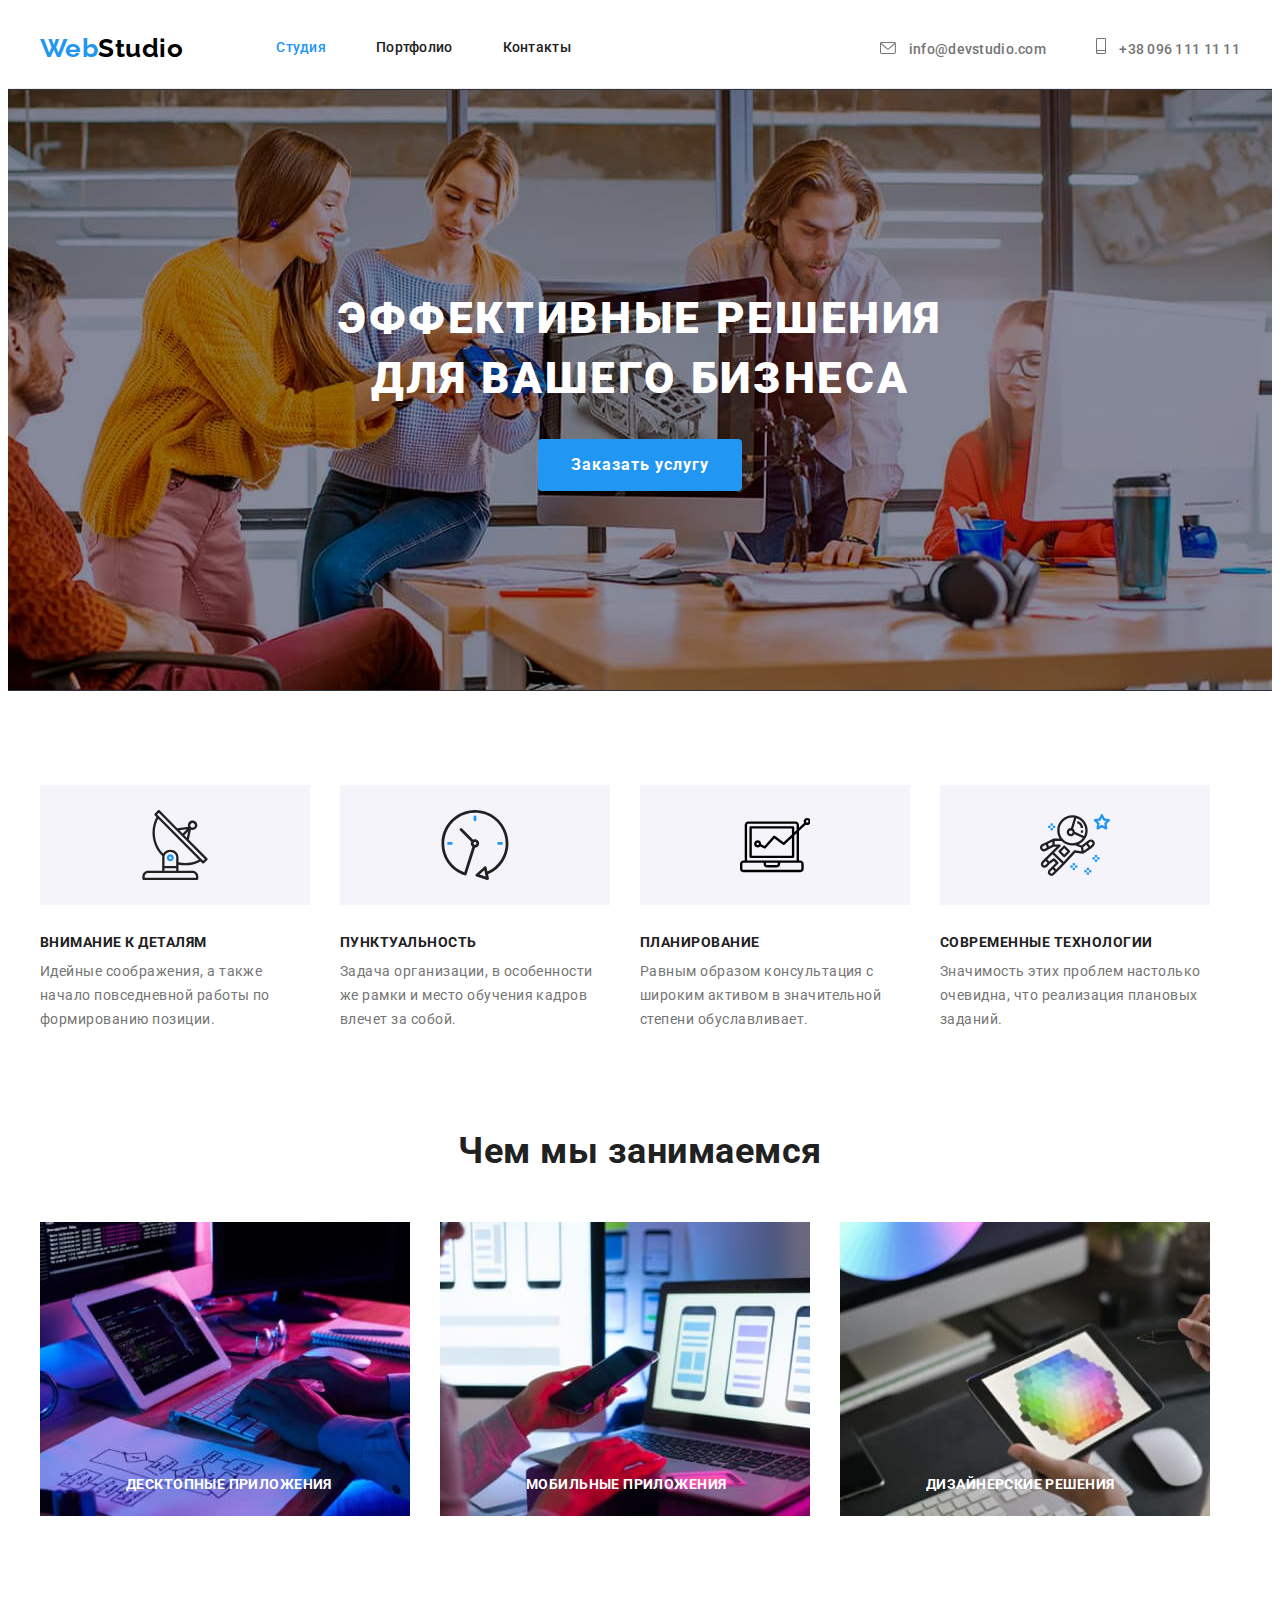
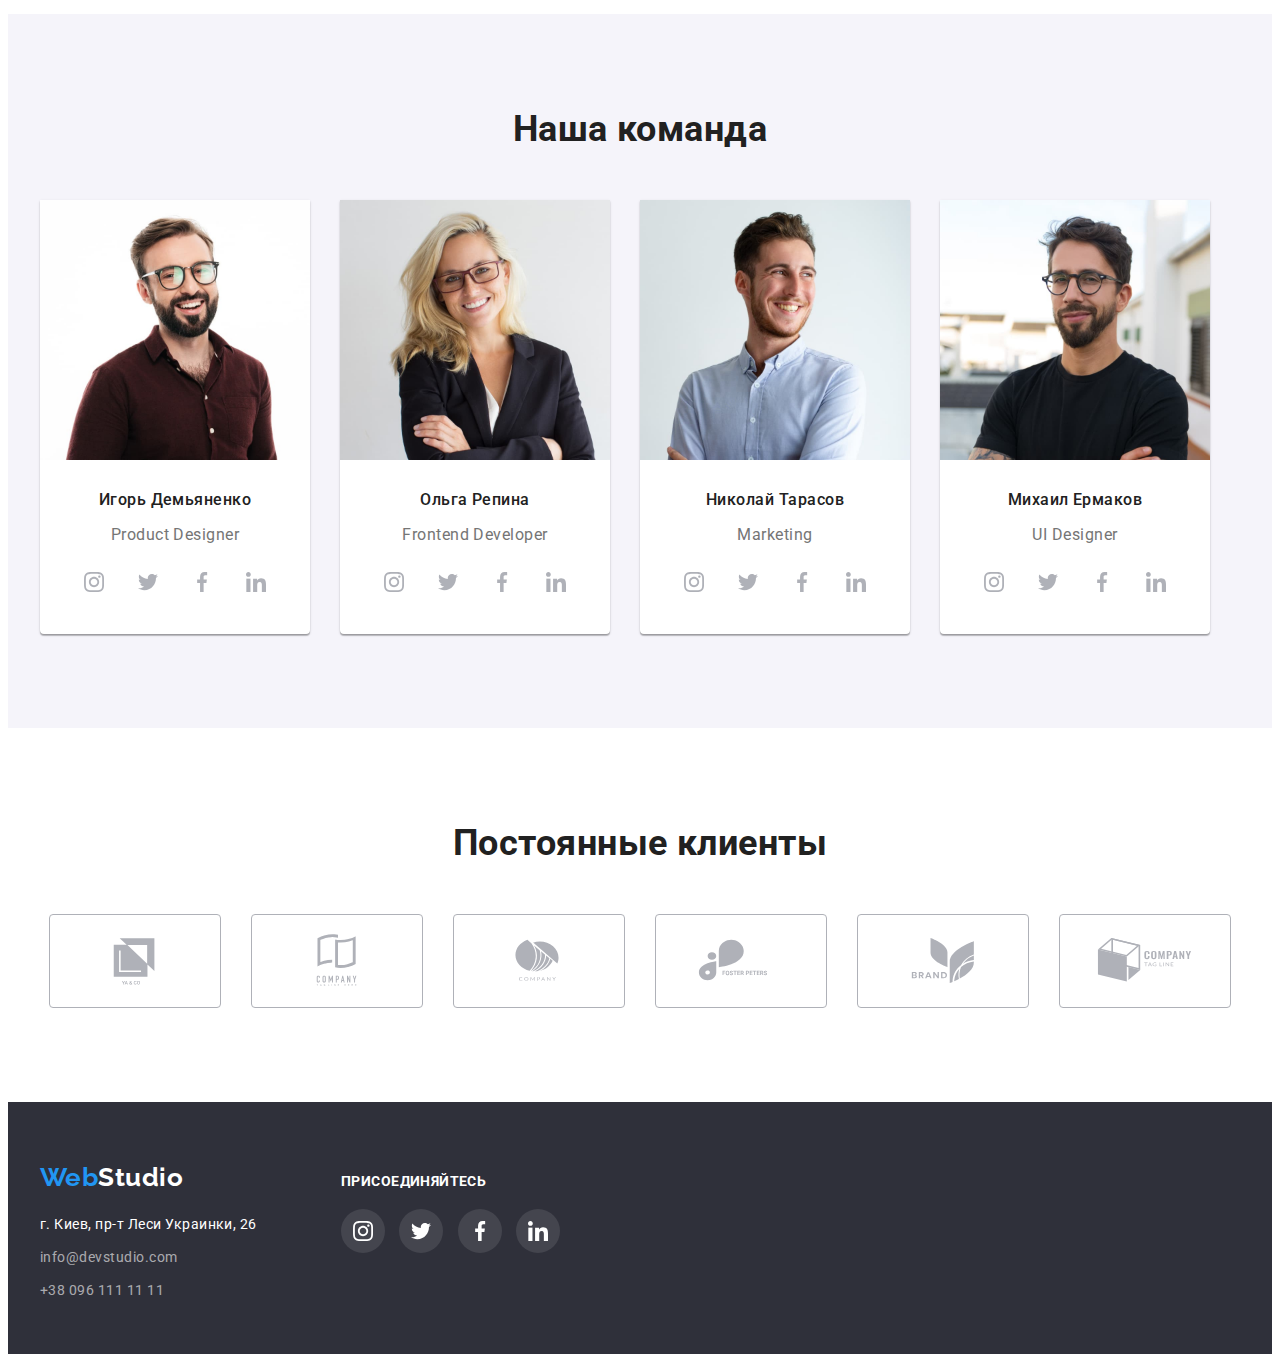
==== index.html @ d93347e3 "Додає текст на картинці" ====
<!DOCTYPE html>
<html lang="ru">
<head>
    <meta charset="UTF-8">
    <meta http-equiv="X-UA-Compatible" content="IE=edge">
    <meta name="viewport" content="width=device-width, initial-scale=1.0">
    <title>Document</title>

<link rel="stylesheet" href="https://cdnjs.cloudflare.com/ajax/libs/modern-normalize/1.1.0/modern-normalize.min.css"
                integrity="sha512-wpPYUAdjBVSE4KJnH1VR1HeZfpl1ub8YT/NKx4PuQ5NmX2tKuGu6U/JRp5y+Y8XG2tV+wKQpNHVUX03MfMFn9Q=="
                crossorigin="anonymous" referrerpolicy="no-referrer" />
 <link rel="stylesheet" href="./css/styles.css">
<link
href="https://fonts.googleapis.com/css2?family=Montserrat&family=Raleway:wght@700&family=Roboto:wght@400;500;700;900&display=swap"
rel="stylesheet">
</head>
<body class="page">



    
    <!-- Шапка сайта -->
    <header class="page-header">
        <div class="container main-nav">
            <nav class="logo-nav">
        <a href="index.html" class="logo-header"><span class="logo-web">Web</span>Studio
        </a>
        <ul class="site-nav list">
            <li class="item"><a href="index.html" class="link current">Студия</a></li>
            <li class="item"><a href="portfolio.html" class="link">Портфолио</a></li>
            <li class="item"><a href="" class="link">Контакты</a></li>
        </ul>
        </nav>

        <ul class="address-nav list">
            <li class="item">
                <a href="mailto:info@devstudio.com" class="link">
                <svg class="mail-icon" width="16" height="12">
                <use href="./images/icons.svg#icon-envelope"></use>
            </svg>
           
                info@devstudio.com</a>
            </li>
            <li class="item">
                <a href="tel:+380961111111" class=link>
                <svg class="telephone-icon" width="10" height="16">
                    <use href="./images/icons.svg#icon-smartphone"></use>
                </svg>
                +38 096 111 11 11</a></li>
        </ul>
        </div>
    </header>
<!-- Main Content -->
<main>
    <!-- Герой -->
    <section class="hero">
        
<h1 class="hero-title">Эффективные решения <br> для вашего бизнеса</h1>
<button type="button" class="button">Заказать услугу</button>

    </section>
    <!-- Премущества -->
    <section class="section features">
        <div class="container">
        <h2 class="section-title visually-hidden">Наши преимущества</h2>
        <ul class="features list">
            <li class="item">
                <div class="box-features">
                <svg class="icon-features">
                    <use href="./images/icons.svg#icon-antenna"></use>
                </svg>
            </div>
            <h3 class="title">Внимание к деталям</h3>
            <p class="text">Идейные соображения, а также начало повседневной работы по формированию позиции.</p>
            </li>
            <li class="item">
                <div class="box-features">
                <svg class="icon-features">
                    <use href="./images/icons.svg#icon-clock--"></use>
                </svg>
                </div>
                <h3 class="title">Пунктуальность</h3>
                <p class="text">Задача организации, в особенности же рамки и место обучения кадров влечет за собой.</p>
           
            </li>
            <li class="item">
                <div class="box-features">
                <svg class="icon-features">
                    <use href="./images/icons.svg#icon-Vector"></use>
                </svg>
                </div>
                <h3 class="title">Планирование</h3>
                <p class="text">Равным образом консультация с широким активом в значительной степени обуславливает.</p>
            
            </li>
            <li class="item">
                <div class="box-features">
                <svg class="icon-features">
                    <use href="./images/icons.svg#icon-astronaut"></use>
                </svg>
                </div>
                <h3 class="title">Современные технологии</h3>
                <p class="text">Значимость этих проблем настолько очевидна, что реализация плановых заданий.</p>
            </li>
        </ul>
        </div>
    </section>
    <!-- Чем занимаемся-->
    <section class="section works">
        <div class="container">
        <h2 class="section-title">Чем мы занимаемся</h2>
        <ul class="list work-img">
            <li class="item-work">
                <img src="./images/box1.jpg" alt="Планшет и клавиатура на столе" width="370">
            <span class="name-work">Десктопные приложения</span>
            </li>
            <li class="item-work">
                <img src="./images/box2.jpg" alt="Ноутбук на столе" width="370">
                <span class="name-work">Мобильные приложения</span>
            </li>
            <li class="item-work">
                <img src="./images/box3.jpg" alt="Планшет в руках" width="370">
                <span class="name-work">Дизайнерские решения</span>
            </li>
        </ul>
        </div>
    </section>
    <!-- Наша команда -->
    <section class="section command">
        <div class="container">
        <h2 class="section-title">Наша команда</h2>
        <ul class="command list">
            <li class="item">
                <img src="./images/igor.jpg" alt="Парень в очках" width="270" class="photo">
                <div class="command-card">
                    <h3 class="name">Игорь Демьяненко</h3>
                <p class="text">Product Designer</p>
                <ul class="command-icons">
                    <li class="icon list">
                            <a href="#" class="link-social" alt="Посилання на Instagram">
                        <svg class="social-icon">
                            <use href="./images/icons.svg#icon-Instasign"></use>
                        </svg>
                        </a>
                    </li>
                    <li class="icon list">
                    <a href="#" class="link-social" alt="Посилання на Twitter">
                            <svg class="social-icon">
                                <use href="./images/icons.svg#icon-Twitter"></use>
                            </svg>
                        </a>
                    </li>
                        <li class="icon list">
                            <a href="#" class="link-social" alt="Посилання на Facebook">
                                <svg class="social-icon">
                                    <use href="./images/icons.svg#icon-facebooksign"></use>
                                </svg>
                            </a>
                        </li>
                        <li class="icon list">
                            <a href="#" class="link-social" alt="Посилання на Linkedin">
                                <svg class="social-icon">
                                    <use href="./images/icons.svg#icon-INsign"></use>
                                </svg>
                            </a>
                        </li>
                    </ul>
            </li>
    
<li class="item">
                <img src="./images/olga.jpg" alt="Девушка в очках" width="270" class="photo">
                <div class="command-card">
                <h3 class="name">Ольга Репина</h3>
                <p class="text">Frontend Developer</p>
                <ul class="command-icons">
                    <li class="icon list">
                        <a href="#" class="link-social" alt="Посилання на Instagram">
                            <svg class="social-icon">
                                <use href="./images/icons.svg#icon-Instasign"></use>
                            </svg>
                        </a>
                    </li>
                    <li class="icon list">
                        <a href="#" class="link-social" alt="Посилання на Twitter">
                            <svg class="social-icon">
                                <use href="./images/icons.svg#icon-Twitter"></use>
                            </svg>
                        </a>
                    </li>
                    <li class="icon list">
                        <a href="#" class="link-social" alt="Посилання на Facebook">
                            <svg class="social-icon">
                                <use href="./images/icons.svg#icon-facebooksign"></use>
                            </svg>
                        </a>
                    </li>
                    <li class="icon list">
                        <a href="#" class="link-social" alt="Посилання на Linkedin">
                            <svg class="social-icon">
                                <use href="./images/icons.svg#icon-INsign"></use>
                            </svg>
                        </a>
                    </li>
                </ul>
                </li>
<li class="item">
                <img src="./images/nikolay.jpg" alt="Парень в белой рубашке" width="270" class="photo">
                <div class="command-card">
               <h3 class="name">Николай Тарасов</h3>
            <p class="text">Marketing</p>
        <ul class="command-icons">
            <li class="icon list">
                <a href="#" class="link-social" alt="Посилання на Instagram">
                    <svg class="social-icon">
                        <use href="./images/icons.svg#icon-Instasign"></use>
                    </svg>
                </a>
            </li>
            <li class="icon list">
                <a href="#" class="link-social" alt="Посилання на Twitter">
                    <svg class="social-icon">
                        <use href="./images/icons.svg#icon-Twitter"></use>
                    </svg>
                </a>
            </li>
            <li class="icon list">
                <a href="#" class="link-social" alt="Посилання на Facebook">
                    <svg class="social-icon">
                        <use href="./images/icons.svg#icon-facebooksign"></use>
                    </svg>
                </a>
            </li>
            <li class="icon list">
                <a href="#" class="link-social" alt="Посилання на Linkedin">
                    <svg class="social-icon">
                        <use href="./images/icons.svg#icon-INsign"></use>
                    </svg>
                </a>
            </li>
        </ul>
       </div>
        </li>
    <li class="item">
                <img src="./images/mihail.jpg" alt="Парень с бородой" width="270" class="photo">
                <div class="command-card">
                <h3 class="name">Михаил Ермаков</h3>
                <p class="text">UI Designer</p>
        <ul class="command-icons">
            <li class="icon list">
                <a href="#" class="link-social" alt="Посилання на Instagram">
                    <svg class="social-icon">
                        <use href="./images/icons.svg#icon-Instasign"></use>
                    </svg>
                </a>
            </li>
            <li class="icon list">
                <a href="#" class="link-social" alt="Посилання на Twitter">
                    <svg class="social-icon">
                        <use href="./images/icons.svg#icon-Twitter"></use>
                    </svg>
                </a>
            </li>
            <li class="icon list">
                <a href="#" class="link-social" alt="Посилання на Facebook">
                    <svg class="social-icon">
                        <use href="./images/icons.svg#icon-facebooksign"></use>
                    </svg>
                </a>
            </li>
            <li class="icon list">
                <a href="#" class="link-social" alt="Посилання на Linkedin">
                    <svg class="social-icon">
                        <use href="./images/icons.svg#icon-INsign"></use>
                    </svg>
                </a>
            </li>
        </ul>
        </li>
    </ul>
    </div>
    </section>
    <!-- Постоянные клиенты -->
    <section class="section clients">
        <div class="container">
            <h2 class="section-title">Постоянные клиенты</h2>
            <ul class="clients-icons list">
<li class="icon">
    <a href="#" class="client-link">
        <svg class="client-icon">
        <use href="./images/icons.svg#icon-Client-1"></use>
        </svg>
    </a>
    </li>
<li class="icon">
    <a href="#" class="client-link">
     <svg class="client-icon">
     <use href="./images/icons.svg#icon-Client-2"></use>
    </svg>
    </a>
    </li>
    <li class="icon">
        <a href="#" class="client-link">
<svg class="client-icon">
<use href="./images/icons.svg#icon-Client-3"></use>
</svg>
        </a>
</li>
    <li class="icon">
<a href="#" class="client-link">
<svg class="client-icon">
<use href="./images/icons.svg#icon-Client-4"></use>
</svg>
</a>
</li>
    <li class="icon">
<a href="#" class="client-link">
<svg class="client-icon">
<use href="./images/icons.svg#icon-Client-5"></use>
</svg>
</a>
</li>
    <li class="icon">
<a href="#" class="client-link">
<svg class="client-icon">
<use href="./images/icons.svg#icon-Client-6"></use>
</svg>
</a>
</li>
</ul>
</div>
    </section>
    </main>
 <!-- footer -->
<footer class="footer">
    <div class="container">
        <ul class="footer-content">
<li class="footer-box address-logo">
    <div class="footer-auth">
    <div class="logo-footer">
    <a href="index.html"><span class="logo-web">Web</span><span class="logo-white">Studio</span>
    </a>
    </div>
    <div class="address-box">
    <address class="address-footer">
    <a href="https://goo.gl/maps/piqngm7oDQpEDh6u6" target="_blank" class="address">г. Киев, пр-т Леси Украинки,
                26</a>
    </address>

    <address class="address-nav-footer">
    <ul class="list">
    <li class="mail">
    <a href="mailto:info@devstudio.com" class="link">info@devstudio.com</a>
    </li>
                <li><a href="tel:+380961111111" class="link">+38 096 111 11 11</a>
                </li>
            </ul>
        </address>
        </div>
    </div>
</li>
<li class="footer-box">
    <div class="footer-auth icons-block">
        <p class="footer-auth-text">Присоединяйтесь</p>
        <ul class="footer-icons">
            <li class="icon list">
                <a href="#" class="footer-link">
                    <svg class="footer-icon" aria-label="Посилання на Instagram">
                        <use href="./images/icons.svg#icon-Instasign"></use>
                    </svg>
                </a>
            </li>
            <li class="icon list">
                <a href="#" class="footer-link">
               
                    <svg class="footer-icon" aria-label="Посилання на Twitter">
                        <use href="./images/icons.svg#icon-Twitter"></use>
                    </svg>
                </a>
            </li>
            <li class="icon list">
                <a href="#" class="footer-link" aria-label="Посилання на Facebook">
                    <svg class="footer-icon">
                        <use href="./images/icons.svg#icon-facebooksign"></use>
                    </svg>
            </a>
            </li>
            <li class="icon list">
                <a href="#" class="footer-link">
                    <svg class="footer-icon" aria-label="Посилання на Linkedin">
                        <use href="./images/icons.svg#icon-INsign"></use>
                    </svg>
                </a>
            </li>
        </ul>
        </div>
        </ul>
</div>
</footer>
</body>
</html>
---- css/styles.css ----
:root{
--primary-text-colour: #212121;
--title-text-color: #212121;
--text-color:#757575;
--accent-color:#2196F3;
--secondary-text-color:#ffffff;
--primary-background-color:#ffffff;
--background-color-dark:#2F303A;
--background-color-button: #F5F4FA;
--border-color-header: #ECECEC;
--background-color-border-image-portfolio: #EEEEEE;
--color-icons-not-hovwer: #AFB1B8;}

header {border-bottom: 1px solid var(--border-color-header);}
body {
background-color:var(--primary-background-color);
color: var(--primary-text-colour);
font-family: Roboto, sans-serif;
letter-spacing:0.03em;}
a{
text-decoration: none;
}

.visually-hidden{
position: absolute;
 width: 1px;
height: 1px;
margin: -1px;
border: 0;
padding: 0;
white-space: nowrap;
clip-path: inset(100%);
clip: rect(0 0 0 0);
overflow: hidden;}

/* Section */
.section {
    color: var(--primary-text-colour);
    padding-top: 94px;
    padding-bottom: 94px;
}

.section-title {
    font-weight: 700;
    font-size: 36px;
    line-height: 1.17;
    text-align: center;
    margin-top: 0;
    margin-bottom: 50px;
}

    /* Logo */
.logo-header, .logo-footer{
color: #000000;
font-family: Raleway,sans-serif;
font-weight:700;
font-size:26px;
line-height:1.19;
text-decoration: none;}
.logo-web{
    color: var(--accent-color);}
/* List */
.list {
list-style: none;
margin-top: 0px;
margin-bottom: 0px;
padding-left: 0;}

/* Site-naw */
.main-nav{
    display: flex;
    align-items: center;
}
.logo-nav{
    display: flex;
    align-items: center;
}
.site-nav{
display: flex;
margin-left: 93px;
}
.site-nav>.item {
    margin-right: 50px;}

.site-nav>.item:not(:last-child){
margin-right: 50 px;
}


.site-nav .link {
display: block;
padding-top: 32px;
padding-bottom: 32px;

color:var(--primary-text-colour);
letter-spacing:0.02em;
font-weight: 500;
font-size: 14px;
line-height: 1.14;
text-decoration: none;}
.site-nav .link:hover,
.site-nav .link:focus {
    color: var(--accent-color);}
.site-nav .link.current {
color:var(--accent-color);}

.address-nav {
display: flex;
margin-left: auto;
align-items: baseline;}

.address-nav .link {
color: var(--text-color);
letter-spacing:0.02em;
text-decoration: none;
font-weight: 500;
font-size: 14px;
line-height: 1.14;

padding-top: 32px;
padding-bottom: 32px;}
.address-nav .link:hover,
.address-nav .link:focus {
color: var(--accent-color);}

.address-nav .link:hover .mail-icon,
.address-nav .link:focus .mail-icon{
  fill: var(--accent-color);
}
.address-nav .link:hover .telephone-icon,
.address-nav .link:focus .telephone-icon {
    fill: var(--accent-color);
}
.address-nav .item+ .item{
    margin-left: 50px;
}

    /* Hero */
.hero {
text-align:center;
padding-top: 200px;
padding-bottom: 200px;
background-image: url("../images/hero\ image.jpg");
linear-gradient:(to right, rgba(47, 48, 58, 0.4), rgba(47, 48, 58, 0.4));
background-color: var(--background-color-dark);
background-repeat: no-repeat;
background-position: center;
background-size: cover;
background-attachment:scroll;
background-size: 1600px auto;
}

.hero-title {
color: var(--secondary-text-color);

letter-spacing:0.06em;
font-weight: 900;
font-size: 44px;
line-height: 1.36;
text-transform: uppercase;
margin-top: 0px;
margin-bottom: 30px;
}

.button{
color: var(--secondary-text-color);
background-color: var(--accent-color);
font-weight: 700;
letter-spacing:0.06em;
font-family:inherit;
font-size: 16px;
line-height: 1.87;
text-align: center;
border-radius: 4px;
padding: 10px 32px;
display: inline-block;
border: 1px solid transparent;
margin-bottom: 0px;
margin-top: 0px;
min-width: 200px;
}

/* Features */
.features .title{
color:var(--title-text-color);
font-weight: 700;
font-size: 14px;
line-height: 1.14;
text-transform: uppercase;
margin-top: 0;
margin-bottom: 10px;}
.features .text{
color: var(--text-color);
font-size: 14px;
line-height: 1.71;
margin-top: 0;
margin-bottom: 0;
}
.features.list{
    display:flex;
    list-style: none;
}

.features .item:not(:last-child){
margin-right: 30px;}
.features .item{
    width: 270px;
    height: 251px;
}

/* Work-list */
.section.works{
    padding: 0px 0px 94px;
}

.work-img{
display: flex;
}
.item-work{position: relative;}
.work-img .item-work +.item-work{
    margin-left: 30px;
}
.name-work{
    font-weight: 700;
    font-size: 14px;
    line-height: 1.14;
    text-align: center;
    letter-spacing: 0.03em;
    text-transform: uppercase;

    position: absolute;
    left: 86px;
    bottom: 27px;
    color: var(--secondary-text-color);}
    
/* Command */
.command{
    display: flex;
}
.photo{
display: block;

}
.command-card {

padding-top:30px;
padding-bottom: 30px;
}
.command .item:not(:last-child){
margin-right: 30px;
}
.command .item{background-color: #FFFFFF;
    box-shadow: 0px 1px 3px rgba(0, 0, 0, 0.12), 0px 1px 1px rgba(0, 0, 0, 0.14), 0px 2px 1px rgba(0, 0, 0, 0.2);
    border-radius: 0px 0px 4px 4px;
    border: none;
    outline: none;
   }

.name{
font-weight: 500;
font-size: 16px;
line-height: 1.19;
text-align: center;
margin-top: 0;
margin-bottom: 10;}
.command .text{
    color:var(--text-color);
    font-size: 16px;
    line-height: 1.19;
    text-align: center;
margin-bottom: 16px;
margin-top: 0;
}
.text{margin-top: 0;}
.section.command{
    background-color:var(--background-color-button);}
.name-command {
    padding-top: 30px;
    padding-bottom: 30px;
background-color: var(--primary-background-color);}

.social-icon {
    width: 20px;
    height: 20px;
    fill: var(--color-icons-not-hovwer);}
.link-social:hover .social-icon,
.link-social:focus .social-icon{
fill:var(--secondary-text-color);
}
.link-social:focus,
.link-social:hover {
background-color: var(--accent-color);
cursor: pointer;
}
.link-social{
    width: 44px;
    height: 44px;
    border-radius: 50%;
    background-color: var(--secondary-text-color);
    display:flex;
justify-content: center;
    align-items: center;}

.command-icons {
    text-align: center;
    padding: 0;
  
    display: flex;
    padding-right: 32px;
    padding-left: 32px;
}
.command-icons .icon:not(:last-child){
    margin-right: 10px;
    
}
/* Clients */
.client-icon {
    width: 106px;
    height: 60px;
    fill: var(--color-icons-not-hovwer);

}

.client-link:hover .client-icon,
.client-link:focus .client-icon {
    fill: var(--accent-color);
}
.client-link:hover,
.client-link:focus{
        border: 1px solid var(--accent-color);
            border-radius: 4px;}

.client-link {
    border: 1px solid var(--color-icons-not-hovwer);
    width: 170px;
    height: 92px;
    border-radius: 4px;
    display: flex;
    text-align: center;
    justify-content: center;
    align-items: center;


}


.clients-icons .icon:not(:last-child) {
    margin-right: 30px;
}

.clients-icons .icon {


}

.clients-icons {
    text-align: center;
        padding: 0;
        display: flex;
        justify-content: center;
}
/* Footer */
.logo-footer{
margin-bottom: 20px;
text-decoration: none;
}
.address-footer{
    margin-bottom: 9px;
}
.mail{
    margin-bottom: 9px;
}
.logo-white{
    color: var(--secondary-text-color);
}
.address {
    color: var(--secondary-text-color);
    background-color: var(--background-color-dark);
    font-size: 14px;
    line-height: 1.71;
    text-decoration: none;}
address {
        font-style: normal;}
.address:hover,
.address:focus{
color: var(--accent-color);}
.address-nav-footer .link{
text-decoration: none;
font-size: 14px;
line-height: 1.71;
color: rgba(255, 255, 255, 0.6);
background-color: var(--background-color-dark);}
.container {
margin-left: auto;
margin-right: auto;
width: 1200px;
padding-left: 15px;
padding-right: 15px;}

.footer {
padding-top: 60px;
padding-bottom: 60px;
background-color: var(--background-color-dark);}


.footer-auth-text {
    letter-spacing: 0.03em;
    font-weight: 700;
    font-size: 14px;
    line-height: 1, 14;

    display: inline-block;
    text-transform: uppercase;
    color: var(--secondary-text-color);
    margin-bottom: 20px;}

.footer-content {
    display: flex;
    align-items: center;
    padding: 0;
    align-items: baseline;
    margin: 0;
}

.footer-content .footer-box {
    display: inline-block;
}

.footer-link {
    width: 44px;
    height: 44px;
    border-radius: 50%;
    background-color: rgba(255, 255, 255, 0.1);
    margin-right: 10px;
    display: flex;
    align-items: center;
    justify-content: center;
}


.footer-link .footer-icon {
    width: 20px;
    height: 20px;
    fill: var(--primary-background-color);
    text-align: center;
}

.footer-icons .icon {
    display: inline-block;
}

.footer-box.address-logo {
    margin-right: 70px;
}

.footer-icons {
    padding: 0;}

.footer-auth.icons-block {}

.address-box {
    width: 231px;
    height: 81px;
}
.footer-link:hover .footer-icon,
.footer-link:focus .footer-icon {
    color: var(--secondary-text-color);
}
.footer-link:hover,
.footer-link:focus{
    background-color: var(--accent-color);
}

        /* Portfolio */
        /* Navigation */
    
        .portfolio-nav {
            color: var(--primary-text-colour);
            text-align: center;
            display: flex;
            justify-content: center;
            padding-bottom: 16px;
            margin-bottom: 34px;
        }
    
        .portfolio-nav .item:not(:last-child) {
    
            margin-right: 8px;
        }
    
        .portfolio-nav .button-portfolio {
            background-color: var(--background-color-button);
            font-family: inherit;
            font-weight: 500;
            font-size: 16px;
            line-height: 1.62;
            text-align: center;
            cursor: pointer;
            padding: 6px 22px;
            border: 1px solid transparent;
            display: inline-block;
            min-width: 73px;
            border-radius: 4px;

        }
    
        .portfolio-nav .button-portfolio:hover,
        .portfolio-nav .button-portfolio:focus {
            background-color: var(--accent-color);
            color: var(--secondary-text-color);
            border-radius: 4px;
            min-width: 73px;
            display: inline-block;
        }
    
        /* Work-examples */
        .example {
            display: flex;
            flex-wrap: wrap;
        }
    
    
        .example>.item {
            margin-right: 30px;
            margin-bottom: 30px;
           
        }
    
        .example .item:nth-child(3n) {
            margin-right: 0px;
        }
    
        .example .item:nth-last-child(-n+3) {
            margin-bottom: 0;
        }
    
        .example .link {
            padding: 0;
            width: 370px;
            height: 404px;
            border: none;
            outline: none;
        background-color: #FFFFFF;}
            .example .link:hover,
            .example .link:focus{
            color: var(--primary-text-colour);
            background-color: #FFFFFF;
            box-shadow: 0px 1px 1px rgba(0, 0, 0, 0.12), 0px 4px 4px rgba(0, 0, 0, 0.06), 1px 4px 6px rgba(0, 0, 0, 0.16);
        }
    
        .example .title-example {
            letter-spacing: 0.06em;
            font-weight: 700;
            font-size: 18px;
            line-height: 2;
            margin-bottom: 4px;
        }
    
        .example .type {
            color: var(--text-color);
            font-size: 16px;
            line-height: 1.9;
        }
    
     p {
            margin: 0;
        }

        .card-down {
            border: 1px solid var(--background-color-border-image-portfolio);
            padding: 20px 24px;
            text-align: left;
        }
    
/* 
        SVG */
 .image {
display: block;
        }

.icon-features{
    width: 70px;
    height: 70px;
}
.box-features{
    display: flex;
    justify-content: center;
    align-items: center;
    width: 270px;
    height: 120px;
    background-color: var(--background-color-button);
margin-bottom: 30px;}
.mail-icon, .telephone-icon{
margin-right: 10px;
fill: var(--text-color);

}
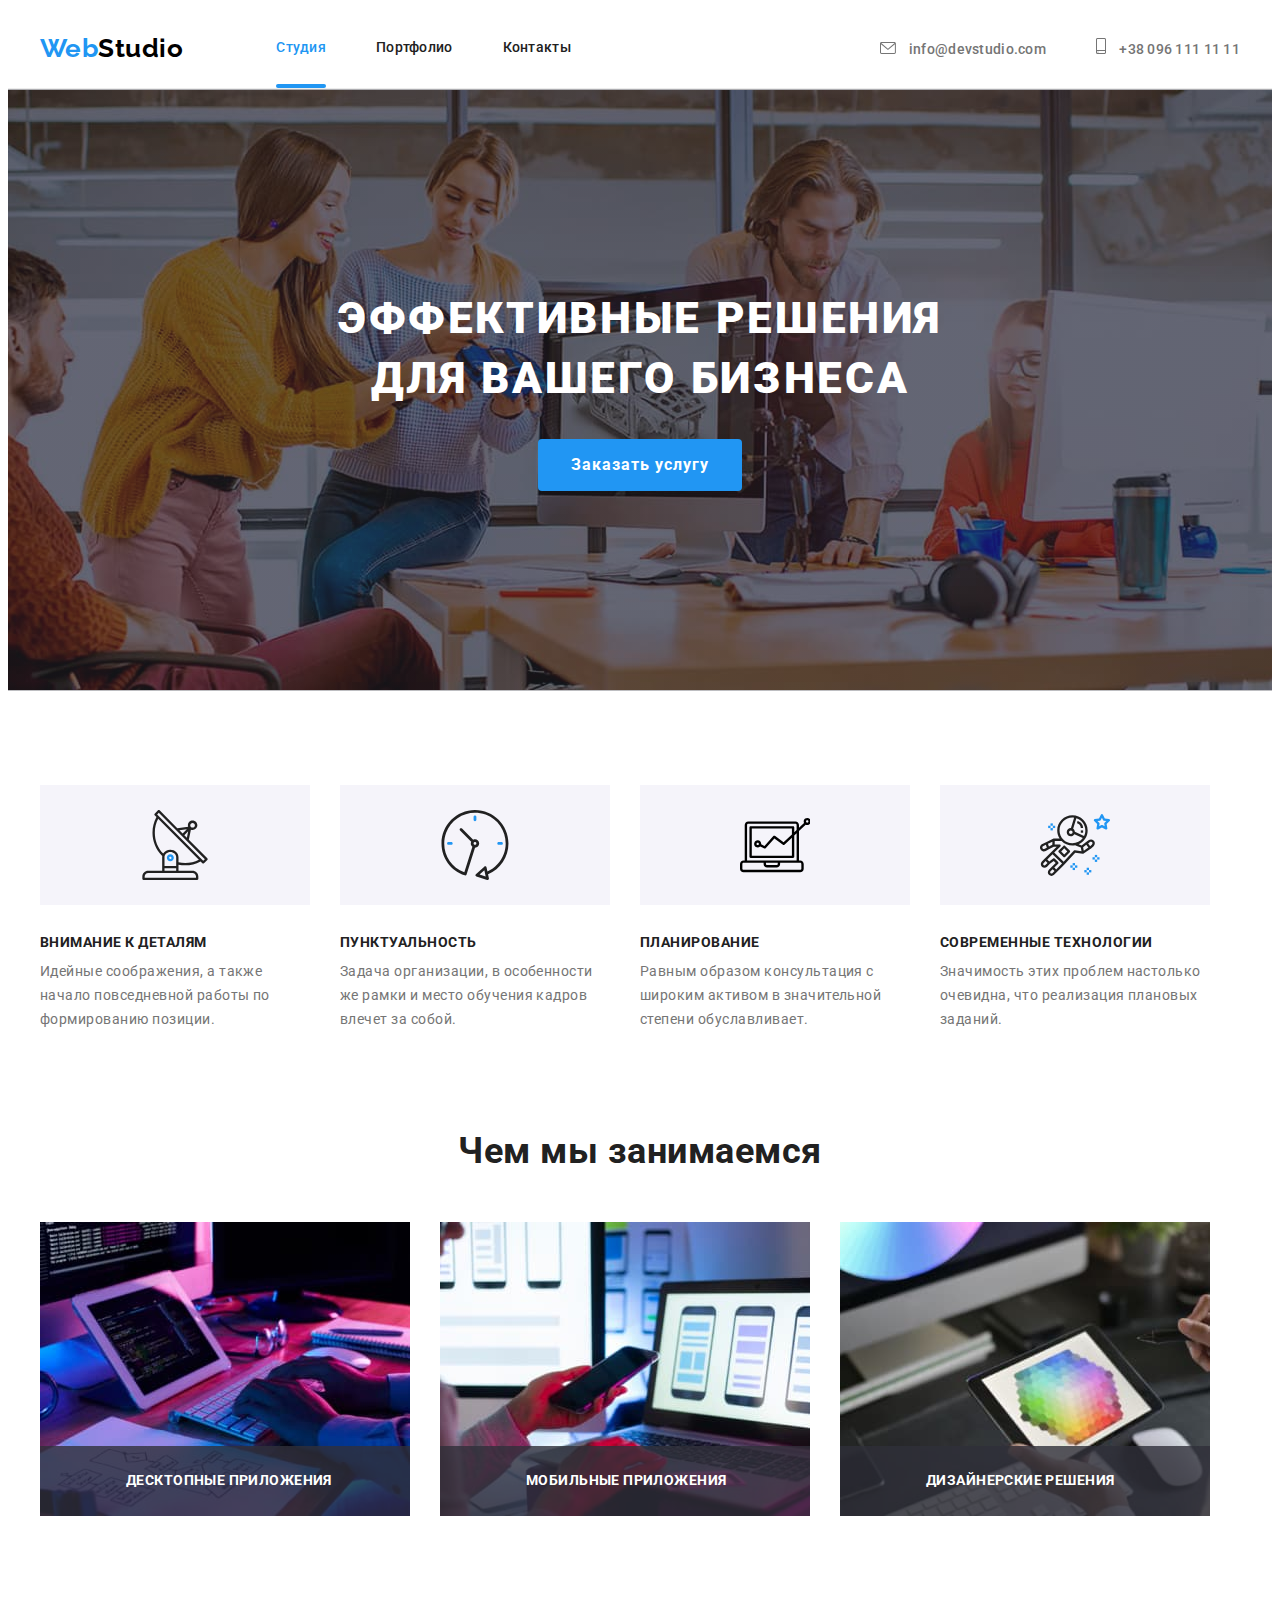
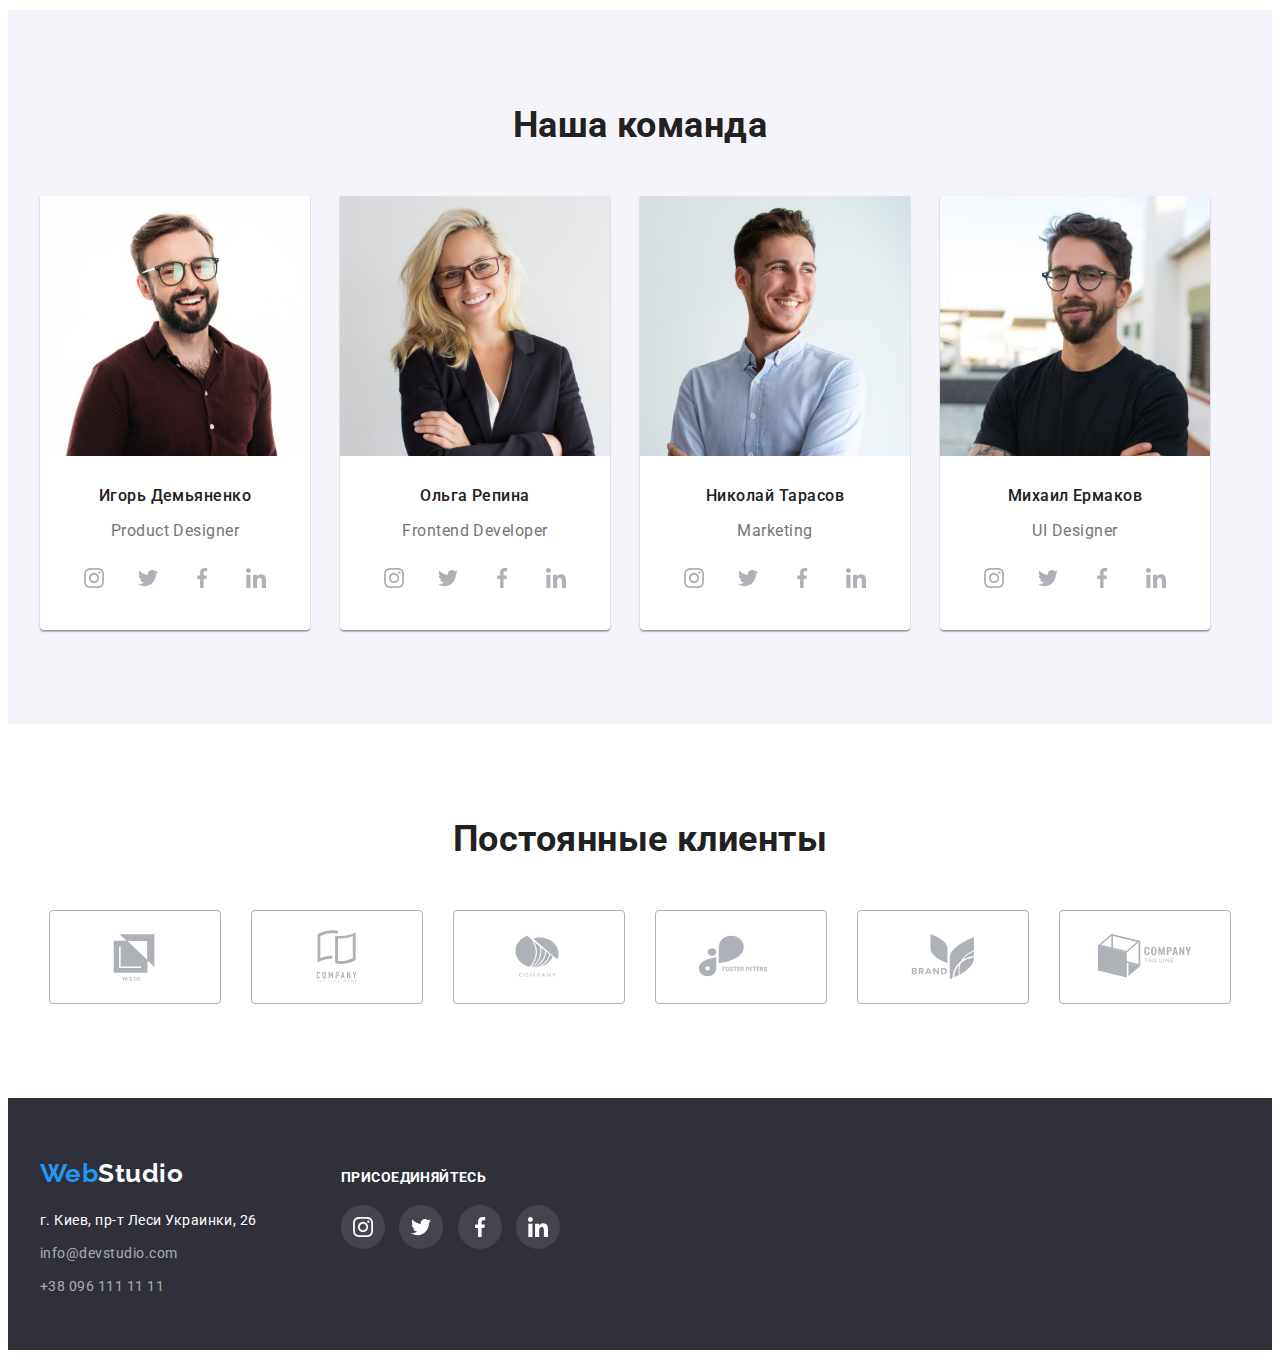
==== commit 0b5cf137: "Добавляет переходы и анимации" ====
--- a/index.html
+++ b/index.html
@@ -56,7 +56,7 @@
     <section class="hero">
         
 <h1 class="hero-title">Эффективные решения <br> для вашего бизнеса</h1>
-<button type="button" class="button">Заказать услугу</button>
+<button type="button" class="button" data-modal-open>Заказать услугу</button>
 
     </section>
     <!-- Премущества -->
@@ -111,15 +111,15 @@
         <h2 class="section-title">Чем мы занимаемся</h2>
         <ul class="list work-img">
             <li class="item-work">
-                <img src="./images/box1.jpg" alt="Планшет и клавиатура на столе" width="370">
+                <img src="./images/box1.jpg" alt="Планшет и клавиатура на столе" width="370" class="work-pic">
             <span class="name-work">Десктопные приложения</span>
             </li>
             <li class="item-work">
-                <img src="./images/box2.jpg" alt="Ноутбук на столе" width="370">
+                <img src="./images/box2.jpg" alt="Ноутбук на столе" width="370"class="work-pic">
                 <span class="name-work">Мобильные приложения</span>
             </li>
             <li class="item-work">
-                <img src="./images/box3.jpg" alt="Планшет в руках" width="370">
+                <img src="./images/box3.jpg" alt="Планшет в руках" width="370"class="work-pic">
                 <span class="name-work">Дизайнерские решения</span>
             </li>
         </ul>
@@ -396,5 +396,18 @@
         </ul>
 </div>
 </footer>
+<div class="backdrop is-hidden" data-modal>
+    <div class="modal">
+        <button type="button" class="modal-close-button" data-modal-close>
+            <svg class="close-icon" aria-hidden="true">
+                <use href="./images/icons.svg#close-black">
+                </use>
+            </svg>
+        </button>
+    </div>
+</div>
+<script src="./js/modal.js">
+
+</script>
 </body>
 </html>
--- a/css/styles.css
+++ b/css/styles.css
@@ -97,12 +97,25 @@
 font-weight: 500;
 font-size: 14px;
 line-height: 1.14;
-text-decoration: none;}
+text-decoration: none;
+position: relative;}
 .site-nav .link:hover,
 .site-nav .link:focus {
     color: var(--accent-color);}
 .site-nav .link.current {
 color:var(--accent-color);}
+
+.link.current::after{
+    content: "";
+    position: absolute;
+    width: 100%;
+    height: 4px;
+    background-color: var(--accent-color);
+    border-radius: 2px;
+    display: block;
+    bottom: 0;
+    left: 0;
+}
 
 .address-nav {
 display: flex;
@@ -134,15 +147,20 @@
 .address-nav .item+ .item{
     margin-left: 50px;
 }
+.mail-icon,
+.telephone-icon {
+    margin-right: 10px;
+    fill: var(--text-color);
+}
+
 
     /* Hero */
 .hero {
 text-align:center;
 padding-top: 200px;
 padding-bottom: 200px;
-background-image: url("../images/hero\ image.jpg");
-linear-gradient:(to right, rgba(47, 48, 58, 0.4), rgba(47, 48, 58, 0.4));
-background-color: var(--background-color-dark);
+background-image: linear-gradient(rgba(47, 48, 58, 0.4),rgba(47, 48, 58, 0.4)),
+url(../images/hero\ image.jpg);
 background-repeat: no-repeat;
 background-position: center;
 background-size: cover;
@@ -205,8 +223,21 @@
 margin-right: 30px;}
 .features .item{
     width: 270px;
-    height: 251px;
-}
+    height: 251px;}
+        .icon-features {
+            width: 70px;
+            height: 70px;
+        }
+    
+        .box-features {
+            display: flex;
+            justify-content: center;
+            align-items: center;
+            width: 270px;
+            height: 120px;
+            background-color: var(--background-color-button);
+            margin-bottom: 30px;
+        }
 
 /* Work-list */
 .section.works{
@@ -216,7 +247,17 @@
 .work-img{
 display: flex;
 }
-.item-work{position: relative;}
+.item-work{
+    position: relative;
+}
+.item-work::before {
+content:"";
+background-color: rgba(47, 48, 58, 0.8);
+width: 100%;
+height:70px;
+position:absolute;
+bottom: 0;
+}
 .work-img .item-work +.item-work{
     margin-left: 30px;
 }
@@ -232,7 +273,9 @@
     left: 86px;
     bottom: 27px;
     color: var(--secondary-text-color);}
-    
+    .work-pic{
+        display: block;
+    }
 /* Command */
 .command{
     display: flex;
@@ -518,7 +561,9 @@
             display: flex;
             flex-wrap: wrap;
         }
-    
+        .example .image {
+            display: block;
+        }
     
         .example>.item {
             margin-right: 30px;
@@ -571,29 +616,86 @@
             padding: 20px 24px;
             text-align: left;
         }
-    
-/* 
-        SVG */
- .image {
-display: block;
-        }
-
-.icon-features{
-    width: 70px;
-    height: 70px;
-}
-.box-features{
+        .example-overlay{
+            width: 100%;
+            height:100%;
+            padding: 63px 24px;
+            background-color: rgba(33, 150, 243, 0.9);
+            position: absolute;
+            bottom: 0;
+            left: 0;
+            transition-property: transform;
+            transform:translateY(100%);
+            transition: transform 500ms;
+            
+        }
+        .card-top{
+            position: relative;
+            overflow: hidden;
+        }
+        .card-top:hover .example-overlay,
+        .card-top:focus .example-overlay{
+            transform: translate(0);
+            cursor: pointer;
+            transition-timing-function: cubic-bezier(0.4, 0, 0.2, 1);
+            transition-duration: 250ms;
+        }
+        .card-top p{
+            font-weight: 400;
+            font-size: 18px;
+            line-height:28px;
+            letter-spacing: 0.03em;
+            color: var(--primary-background-color);
+            text-align: left;
+            font-style: normal;}
+        
+/* Modal window */
+
+.backdrop.is-hidden{
+    
+}
+.backdrop{
+    position: fixed;
+    top:0;
+    left: 0;
+    width: 100%;
+    height: 100%;
+    background-color: rgba(0, 0, 0, 0.2);
+    z-index: 20;
+transition: opacity 500ms, visibility 500ms;
+}
+.modal{
+    position: absolute;
+    left: 50%;
+    top: 50%;
+    transform: translate(-50%, -50%);
+    width: 528px;
+    min-height: 580px;
+    background-color: var(--primary-background-color);
+    border-radius: 4px;
+}
+
+.modal-close-button{
+    position: absolute;
+    width: 30px;
+    height: 30px;
+    border-radius: 50%;
+    border:1px solid rgba(0, 0, 0, 0.1);
+    top: 8px;
+    right: 8px;
     display: flex;
+    align-items: center;
     justify-content: center;
-    align-items: center;
-    width: 270px;
-    height: 120px;
-    background-color: var(--background-color-button);
-margin-bottom: 30px;}
-.mail-icon, .telephone-icon{
-margin-right: 10px;
-fill: var(--text-color);
-
-}
-
-
+    background-color: var(--primary-background-color);
+    /* transition-timing-function:cubic-bezier(0.4, 0, 0.2, 1);
+    transition-duration:250ms; */
+}
+.is-hidden{
+   opacity: 0;
+   visibility: hidden;
+   pointer-events: none;
+}
+.close-icon{
+    width: 18px;
+    height: 18px;
+}